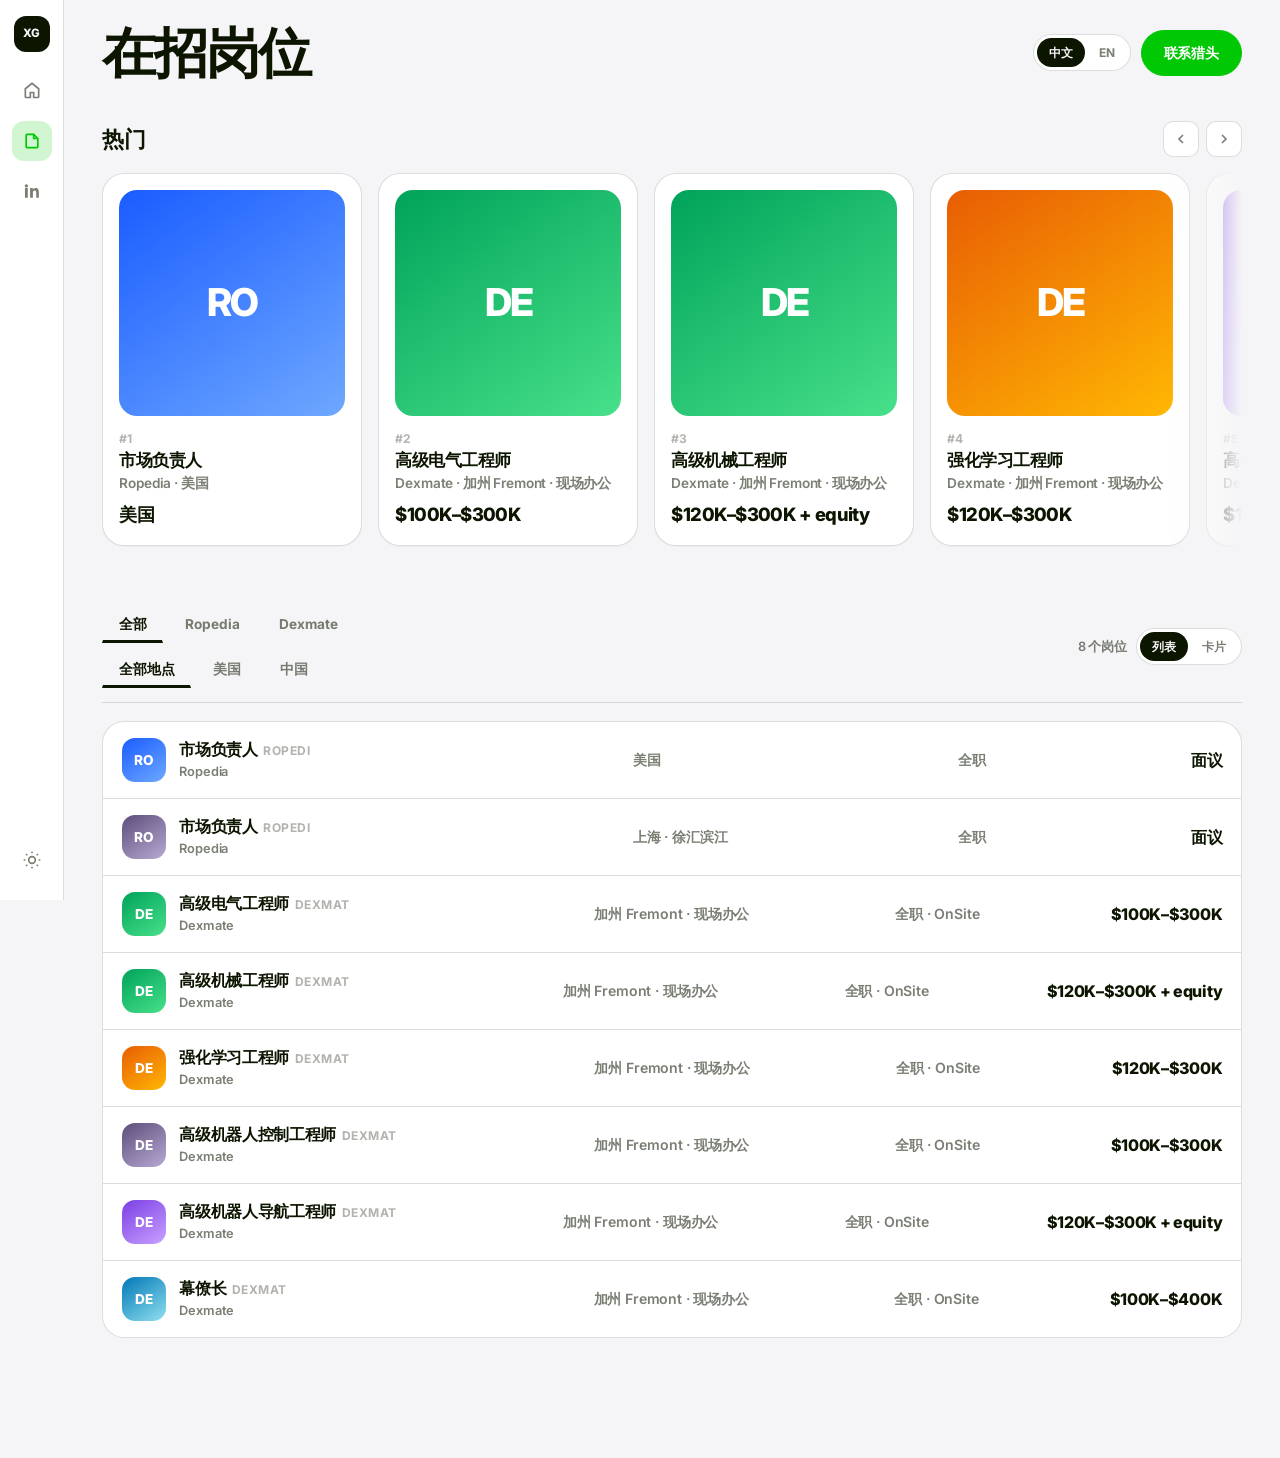
==== roles/index.html @ 90f56157 "Add Pons-style roles launchpad with carousel and own detail pages. Separate /roles board (trending c" ====
<!DOCTYPE html>
<html lang="zh-CN" data-theme="light">
<head>
  <meta charset="UTF-8" />
  <meta name="viewport" content="width=device-width, initial-scale=1" />
  <title>Open Roles · Xuezheng Guan</title>
  <meta name="description" content="Open Robotics & AI roles curated by Xuezheng Guan (Jeffrey)." />
  <link rel="preconnect" href="https://fonts.googleapis.com" />
  <link rel="preconnect" href="https://fonts.gstatic.com" crossorigin />
  <link href="https://fonts.googleapis.com/css2?family=Inter:wght@500;600;700;800&family=Nunito:wght@700;800&display=swap" rel="stylesheet" />
  <link rel="stylesheet" href="css/launchpad.css" />
</head>
<body data-page="board">
  <div class="app-shell">
    <nav class="rail" aria-label="Primary">
      <a class="rail-logo" href="../" title="Home">XG</a>
      <a class="rail-btn" href="../" title="Home" aria-label="Home">
        <svg viewBox="0 0 24 24" fill="none" stroke="currentColor" stroke-width="2"><path d="M4 10.5 12 4l8 6.5V20a1 1 0 0 1-1 1h-5v-6H10v6H5a1 1 0 0 1-1-1v-9.5z"/></svg>
      </a>
      <a class="rail-btn active" href="./" title="Roles" aria-label="Roles">
        <svg viewBox="0 0 24 24" fill="none" stroke="currentColor" stroke-width="2"><path d="M5 19V5a1 1 0 0 1 1-1h8l5 5v10a1 1 0 0 1-1 1H6a1 1 0 0 1-1-1z"/><path d="M14 4v5h5"/></svg>
      </a>
      <a class="rail-btn" href="https://www.linkedin.com/in/xuezheng-guan-97a167426/" target="_blank" rel="noopener" title="LinkedIn" aria-label="LinkedIn">
        <svg viewBox="0 0 24 24" fill="currentColor"><path d="M6.94 8.5H3.56V20h3.38V8.5zM5.25 4a1.96 1.96 0 1 0 0 3.92A1.96 1.96 0 0 0 5.25 4zM20.44 20h-3.37v-5.6c0-1.34-.02-3.05-1.86-3.05-1.86 0-2.15 1.45-2.15 2.95V20h-3.37V8.5h3.24v1.57h.05c.45-.85 1.55-1.75 3.19-1.75 3.41 0 4.04 2.24 4.04 5.16V20z"/></svg>
      </a>
      <div class="rail-spacer"></div>
      <button type="button" class="rail-btn" id="rail-theme" title="Toggle theme" aria-label="Toggle theme">
        <svg viewBox="0 0 24 24" fill="none" stroke="currentColor" stroke-width="2"><circle cx="12" cy="12" r="4"/><path d="M12 2v2M12 20v2M4.9 4.9l1.4 1.4M17.7 17.7l1.4 1.4M2 12h2M20 12h2M4.9 19.1l1.4-1.4M17.7 6.3l1.4-1.4"/></svg>
      </button>
    </nav>

    <main class="main">
      <header class="page-header">
        <h1 id="page-title">Open Roles</h1>
        <div class="header-actions">
          <div class="lang-toggle" role="group" aria-label="Language">
            <button type="button" data-lang-btn="zh">中文</button>
            <button type="button" data-lang-btn="en">EN</button>
          </div>
          <a class="btn btn-green" id="contact-cta" href="https://www.linkedin.com/in/xuezheng-guan-97a167426/" target="_blank" rel="noopener">Contact recruiter</a>
        </div>
      </header>

      <section class="section" aria-labelledby="trending-label">
        <div class="section-head">
          <h2 id="trending-label">Trending</h2>
          <div class="carousel-nav">
            <button type="button" class="icon-btn" id="carousel-prev" aria-label="Previous">
              <svg viewBox="0 0 24 24" fill="none" stroke="currentColor" stroke-width="2.5"><path d="M15 6 9 12l6 6"/></svg>
            </button>
            <button type="button" class="icon-btn" id="carousel-next" aria-label="Next">
              <svg viewBox="0 0 24 24" fill="none" stroke="currentColor" stroke-width="2.5"><path d="m9 6 6 6-6 6"/></svg>
            </button>
          </div>
        </div>
        <div class="carousel-wrap">
          <div class="carousel" id="trending-track"></div>
        </div>
      </section>

      <section class="section">
        <div class="toolbar">
          <div>
            <div class="chips" id="company-chips"></div>
            <div class="chips" id="loc-chips" style="margin-top:0.5rem"></div>
          </div>
          <div class="toolbar-right">
            <span class="count-label" id="roles-count"></span>
            <div class="view-toggle" role="group" aria-label="View">
              <button type="button" data-view="list">List</button>
              <button type="button" data-view="grid">Grid</button>
            </div>
          </div>
        </div>
        <div id="jobs-container"></div>
      </section>
    </main>
  </div>
  <script src="js/app.js"></script>
</body>
</html>
---- roles/css/launchpad.css ----
/* Pons-inspired Roles Launchpad — recruiting adaptation */
:root {
  --bg: #f5f5f7;
  --surface: #ffffff;
  --surface-2: #f0f0f2;
  --ink: #0c1500;
  --ink-muted: rgba(12, 21, 0, 0.55);
  --ink-faint: rgba(12, 21, 0, 0.32);
  --line: #0c150024;
  --line-strong: #0c15003d;
  --accent: #00c805;
  --accent-ink: #ffffff;
  --rail: #ffffff;
  --mask: linear-gradient(90deg, transparent, var(--bg) 85%);
  --radius-card: 22px;
  --radius-row: 13px;
  --radius-tile: 16px;
  --pill: 999px;
  --font: "Inter", "Nunito", system-ui, -apple-system, BlinkMacSystemFont, sans-serif;
  --shadow-soft: 0 1px 0 rgba(12, 21, 0, 0.04);
  --rail-w: 64px;
  --pad: clamp(1.25rem, 3vw, 2.5rem);
}

[data-theme="dark"] {
  --bg: #0b0b0b;
  --surface: #151515;
  --surface-2: #1c1c1c;
  --ink: #fdfef9;
  --ink-muted: rgba(253, 254, 249, 0.58);
  --ink-faint: rgba(253, 254, 249, 0.32);
  --line: rgba(253, 254, 249, 0.12);
  --line-strong: rgba(253, 254, 249, 0.22);
  --accent: #00c805;
  --accent-ink: #0b0b0b;
  --rail: #101010;
  --shadow-soft: 0 1px 0 rgba(0, 0, 0, 0.35);
}

*,
*::before,
*::after { box-sizing: border-box; }

html { scroll-behavior: smooth; }

body {
  margin: 0;
  min-height: 100vh;
  font-family: var(--font);
  font-weight: 600;
  background: var(--bg);
  color: var(--ink);
  line-height: 1.5;
  -webkit-font-smoothing: antialiased;
  letter-spacing: -0.01em;
}

a { color: inherit; text-decoration: none; }
button { font: inherit; color: inherit; cursor: pointer; border: 0; background: none; }
img { max-width: 100%; display: block; }

/* —— Left icon rail —— */
.app-shell {
  display: grid;
  grid-template-columns: var(--rail-w) 1fr;
  min-height: 100vh;
}

.rail {
  position: sticky;
  top: 0;
  height: 100vh;
  display: flex;
  flex-direction: column;
  align-items: center;
  gap: 0.65rem;
  padding: 1rem 0 1.25rem;
  background: var(--rail);
  border-right: 1px solid var(--line);
  z-index: 40;
}

.rail-logo {
  width: 36px;
  height: 36px;
  border-radius: 12px;
  background: var(--ink);
  color: var(--bg);
  display: grid;
  place-items: center;
  font-weight: 800;
  font-size: 0.72rem;
  letter-spacing: -0.04em;
  margin-bottom: 0.5rem;
}

.rail-btn {
  width: 40px;
  height: 40px;
  border-radius: 12px;
  display: grid;
  place-items: center;
  color: var(--ink-muted);
  transition: background 0.15s, color 0.15s;
}

.rail-btn:hover { background: var(--surface-2); color: var(--ink); }
.rail-btn.active {
  background: color-mix(in srgb, var(--accent) 18%, transparent);
  color: var(--accent);
}
.rail-btn svg { width: 20px; height: 20px; }
.rail-spacer { flex: 1; }

.main {
  min-width: 0;
  padding: 1.5rem var(--pad) 4rem;
  max-width: 1280px;
}

/* —— Page header —— */
.page-header {
  display: flex;
  flex-wrap: wrap;
  align-items: center;
  justify-content: space-between;
  gap: 1rem;
  margin-bottom: 2.5rem;
}

.page-header h1 {
  margin: 0;
  font-size: clamp(2.2rem, 5vw, 3.4rem);
  font-weight: 800;
  letter-spacing: -0.04em;
  line-height: 1.05;
}

.btn {
  display: inline-flex;
  align-items: center;
  justify-content: center;
  gap: 0.4rem;
  padding: 0.7rem 1.35rem;
  border-radius: var(--pill);
  font-size: 0.9rem;
  font-weight: 700;
  border: 1px solid var(--line-strong);
  background: var(--surface);
  transition: transform 0.12s, background 0.15s, border-color 0.15s;
}
.btn:hover { border-color: var(--ink-faint); }
.btn:active { transform: scale(0.98); }
.btn-green {
  background: var(--accent);
  color: var(--accent-ink);
  border-color: var(--accent);
}
.btn-green:hover { filter: brightness(0.96); }
.btn-ghost {
  background: transparent;
  border-color: var(--line);
  color: var(--ink-muted);
}
.btn-sm { padding: 0.45rem 0.9rem; font-size: 0.8rem; }
.btn-block { width: 100%; }

.lang-toggle,
.theme-toggle,
.view-toggle {
  display: inline-flex;
  gap: 2px;
  padding: 3px;
  border: 1px solid var(--line);
  border-radius: var(--pill);
  background: var(--surface);
}
.lang-toggle button,
.theme-toggle button,
.view-toggle button {
  padding: 0.35rem 0.75rem;
  border-radius: var(--pill);
  font-size: 0.75rem;
  font-weight: 700;
  color: var(--ink-muted);
}
.lang-toggle button.active,
.theme-toggle button.active,
.view-toggle button.active {
  background: var(--ink);
  color: var(--bg);
}

.header-actions {
  display: flex;
  flex-wrap: wrap;
  align-items: center;
  gap: 0.65rem;
}

/* —— Section —— */
.section {
  margin-bottom: 3.5rem;
}
.section-head {
  display: flex;
  align-items: center;
  justify-content: space-between;
  gap: 1rem;
  margin-bottom: 1rem;
}
.section-head h2 {
  margin: 0;
  font-size: 1.35rem;
  font-weight: 800;
  letter-spacing: -0.03em;
}
.carousel-nav {
  display: flex;
  gap: 0.4rem;
}
.icon-btn {
  width: 36px;
  height: 36px;
  border-radius: 10px;
  border: 1px solid var(--line);
  background: var(--surface);
  display: grid;
  place-items: center;
  color: var(--ink-muted);
}
.icon-btn:hover { color: var(--ink); border-color: var(--line-strong); }
.icon-btn:disabled { opacity: 0.35; cursor: default; }
.icon-btn svg { width: 16px; height: 16px; }

/* —— Trending carousel —— */
.carousel-wrap {
  position: relative;
}
.carousel-wrap::after {
  content: "";
  pointer-events: none;
  position: absolute;
  top: 0; right: 0; bottom: 0;
  width: 72px;
  background: linear-gradient(90deg, transparent, var(--bg));
  z-index: 2;
}
.carousel {
  display: flex;
  gap: 1rem;
  overflow-x: auto;
  scroll-snap-type: x mandatory;
  scrollbar-width: none;
  padding-bottom: 0.25rem;
  -webkit-overflow-scrolling: touch;
}
.carousel::-webkit-scrollbar { display: none; }

.trend-card {
  flex: 0 0 min(260px, 78vw);
  scroll-snap-align: start;
  background: var(--surface);
  border: 1px solid var(--line);
  border-radius: var(--radius-card);
  padding: 1rem;
  display: flex;
  flex-direction: column;
  gap: 0.85rem;
  transition: border-color 0.15s, transform 0.15s;
  box-shadow: var(--shadow-soft);
}
.trend-card:hover {
  border-color: var(--line-strong);
  transform: translateY(-2px);
}
.trend-art {
  aspect-ratio: 1;
  border-radius: 18px;
  display: grid;
  place-items: center;
  font-size: 2.4rem;
  font-weight: 800;
  letter-spacing: -0.05em;
  color: #fff;
  overflow: hidden;
}
.trend-meta {
  display: flex;
  flex-direction: column;
  gap: 0.15rem;
}
.trend-rank {
  font-size: 0.75rem;
  color: var(--ink-faint);
  font-weight: 700;
}
.trend-title {
  font-size: 1.05rem;
  font-weight: 800;
  letter-spacing: -0.03em;
  line-height: 1.2;
}
.trend-sub {
  font-size: 0.85rem;
  color: var(--ink-muted);
  font-weight: 600;
}
.trend-figure {
  margin-top: 0.35rem;
  font-size: 1.15rem;
  font-weight: 800;
  letter-spacing: -0.03em;
}

/* Company color tiles */
.tone-0 { background: linear-gradient(145deg, #1a5cff, #6ea8ff); }
.tone-1 { background: linear-gradient(145deg, #00a35a, #48e08a); }
.tone-2 { background: linear-gradient(145deg, #7b3fe4, #c9a0ff); }
.tone-3 { background: linear-gradient(145deg, #e85d04, #ffb703); }
.tone-4 { background: linear-gradient(145deg, #0c1500, #3d4a33); }
.tone-5 { background: linear-gradient(145deg, #d64045, #ff8a8a); }
.tone-6 { background: linear-gradient(145deg, #0077b6, #90e0ef); }
.tone-7 { background: linear-gradient(145deg, #5c4d7a, #b8a9d4); }

/* —— Toolbar —— */
.toolbar {
  display: flex;
  flex-wrap: wrap;
  align-items: center;
  justify-content: space-between;
  gap: 0.85rem;
  margin-bottom: 1.15rem;
  padding-bottom: 0.85rem;
  border-bottom: 1px solid var(--line);
}
.chips {
  display: flex;
  flex-wrap: wrap;
  gap: 0.4rem;
}
.chip {
  padding: 0.45rem 0.95rem;
  border-radius: var(--pill);
  border: 1px solid transparent;
  font-size: 0.85rem;
  font-weight: 700;
  color: var(--ink-muted);
  background: transparent;
}
.chip:hover { color: var(--ink); background: var(--surface); }
.chip.active {
  color: var(--ink);
  border-bottom: 3px solid var(--ink);
  border-radius: 0;
  padding-bottom: 0.35rem;
  background: transparent;
}
.toolbar-right {
  display: flex;
  align-items: center;
  gap: 0.55rem;
}
.count-label {
  font-size: 0.8rem;
  color: var(--ink-muted);
  font-weight: 600;
}

/* —— List view —— */
.jobs-list {
  background: var(--surface);
  border: 1px solid var(--line);
  border-radius: var(--radius-card);
  overflow: hidden;
}
.job-row {
  display: grid;
  grid-template-columns: minmax(0, 1.6fr) minmax(0, 1fr) minmax(0, 0.7fr) auto;
  gap: 1rem;
  align-items: center;
  padding: 1rem 1.15rem;
  border-bottom: 1px solid var(--line);
  transition: background 0.12s;
}
.job-row:last-child { border-bottom: 0; }
.job-row:hover { background: var(--surface-2); }
.job-row-main {
  display: flex;
  align-items: center;
  gap: 0.85rem;
  min-width: 0;
}
.avatar {
  width: 44px;
  height: 44px;
  border-radius: var(--radius-row);
  flex-shrink: 0;
  display: grid;
  place-items: center;
  font-weight: 800;
  font-size: 0.85rem;
  color: #fff;
  letter-spacing: -0.03em;
}
.job-name {
  font-weight: 800;
  letter-spacing: -0.02em;
  line-height: 1.25;
}
.job-ticker {
  font-size: 0.75rem;
  font-weight: 700;
  color: var(--ink-faint);
  text-transform: uppercase;
  letter-spacing: 0.04em;
  margin-left: 0.35rem;
}
.job-company-line {
  font-size: 0.8rem;
  color: var(--ink-muted);
  font-weight: 600;
  margin-top: 0.15rem;
}
.job-cell {
  font-size: 0.88rem;
  color: var(--ink-muted);
  font-weight: 600;
  min-width: 0;
}
.job-cell strong {
  display: block;
  color: var(--ink);
  font-weight: 800;
  letter-spacing: -0.02em;
  font-size: 0.95rem;
}
.job-salary {
  text-align: right;
  font-weight: 800;
  letter-spacing: -0.02em;
  white-space: nowrap;
}

/* —— Grid view —— */
.jobs-grid {
  display: grid;
  grid-template-columns: repeat(auto-fill, minmax(260px, 1fr));
  gap: 1rem;
}
.job-card {
  background: var(--surface);
  border: 1px solid var(--line);
  border-radius: var(--radius-card);
  padding: 1.15rem;
  display: flex;
  flex-direction: column;
  gap: 0.75rem;
  transition: border-color 0.15s, transform 0.15s;
  box-shadow: var(--shadow-soft);
  min-height: 180px;
}
.job-card:hover {
  border-color: var(--line-strong);
  transform: translateY(-2px);
}
.job-card .avatar { width: 48px; height: 48px; border-radius: var(--radius-tile); }
.job-card-title {
  font-size: 1.05rem;
  font-weight: 800;
  letter-spacing: -0.03em;
  line-height: 1.25;
}
.job-card-meta {
  font-size: 0.85rem;
  color: var(--ink-muted);
  font-weight: 600;
}
.job-card-figure {
  margin-top: auto;
  font-size: 1.1rem;
  font-weight: 800;
  letter-spacing: -0.03em;
}
.tags {
  display: flex;
  flex-wrap: wrap;
  gap: 0.35rem;
}
.tag {
  font-size: 0.7rem;
  font-weight: 700;
  padding: 0.2rem 0.55rem;
  border-radius: var(--pill);
  border: 1px solid var(--line);
  color: var(--ink-muted);
}

.empty {
  padding: 2.5rem 1.5rem;
  text-align: center;
  color: var(--ink-muted);
  font-weight: 600;
}

/* —— Detail page —— */
.back-link {
  display: inline-flex;
  align-items: center;
  gap: 0.35rem;
  font-size: 0.9rem;
  font-weight: 700;
  color: var(--ink-muted);
  margin-bottom: 1.5rem;
}
.back-link:hover { color: var(--ink); }

.detail-header {
  display: grid;
  grid-template-columns: minmax(0, 1fr) auto;
  gap: 1.5rem;
  align-items: start;
  margin-bottom: 2rem;
}
.detail-identity {
  display: flex;
  gap: 1rem;
  align-items: flex-start;
  min-width: 0;
}
.detail-identity .avatar {
  width: 64px;
  height: 64px;
  border-radius: 18px;
  font-size: 1.15rem;
}
.detail-title {
  margin: 0;
  font-size: clamp(1.6rem, 3.5vw, 2.35rem);
  font-weight: 800;
  letter-spacing: -0.04em;
  line-height: 1.1;
}
.detail-company {
  margin-top: 0.35rem;
  color: var(--ink-muted);
  font-weight: 700;
  font-size: 0.95rem;
}
.detail-meta-line {
  margin-top: 0.65rem;
  display: flex;
  flex-wrap: wrap;
  gap: 0.45rem 0.85rem;
  font-size: 0.85rem;
  color: var(--ink-muted);
  font-weight: 600;
}
.detail-figure {
  text-align: right;
}
.detail-figure-main {
  font-size: clamp(1.5rem, 3vw, 2.1rem);
  font-weight: 800;
  letter-spacing: -0.04em;
  line-height: 1.1;
}
.detail-figure-sub {
  margin-top: 0.25rem;
  font-size: 0.9rem;
  color: var(--ink-muted);
  font-weight: 600;
}

.detail-layout {
  display: grid;
  grid-template-columns: minmax(0, 1fr) 320px;
  gap: 1.5rem;
  align-items: start;
}
.detail-col {
  display: flex;
  flex-direction: column;
  gap: 1.25rem;
}
.panel {
  background: var(--surface);
  border: 1px solid var(--line);
  border-radius: var(--radius-card);
  padding: 1.35rem 1.4rem;
  box-shadow: var(--shadow-soft);
}
.panel h3 {
  margin: 0 0 0.75rem;
  font-size: 1.05rem;
  font-weight: 800;
  letter-spacing: -0.03em;
}
.panel p {
  margin: 0;
  color: var(--ink-muted);
  font-weight: 600;
  font-size: 0.95rem;
  line-height: 1.55;
}
.panel ul {
  margin: 0;
  padding-left: 1.15rem;
  color: var(--ink-muted);
  font-weight: 600;
  font-size: 0.95rem;
}
.panel li { margin-bottom: 0.45rem; }
.panel li::marker { color: var(--accent); }

.apply-panel {
  position: sticky;
  top: 1.25rem;
}
.apply-panel .hint {
  margin: 0.75rem 0 1rem;
  font-size: 0.85rem;
  color: var(--ink-muted);
  font-weight: 600;
  line-height: 1.45;
}
.field {
  display: flex;
  flex-direction: column;
  gap: 0.35rem;
  margin-bottom: 0.75rem;
}
.field label {
  font-size: 0.75rem;
  font-weight: 700;
  color: var(--ink-muted);
  text-transform: uppercase;
  letter-spacing: 0.04em;
}
.field input,
.field textarea {
  width: 100%;
  border: 1px solid var(--line);
  border-radius: 12px;
  background: var(--surface-2);
  color: var(--ink);
  padding: 0.7rem 0.85rem;
  font: inherit;
  font-weight: 600;
  resize: vertical;
}
.field input:focus,
.field textarea:focus {
  outline: 2px solid color-mix(in srgb, var(--accent) 45%, transparent);
  border-color: var(--accent);
}
.apply-actions {
  display: flex;
  flex-direction: column;
  gap: 0.55rem;
  margin-top: 0.5rem;
}
.secondary-link {
  display: inline-block;
  margin-top: 0.85rem;
  font-size: 0.8rem;
  font-weight: 700;
  color: var(--ink-muted);
  text-decoration: underline;
  text-underline-offset: 3px;
}
.secondary-link:hover { color: var(--ink); }
.toast {
  position: fixed;
  bottom: 1.5rem;
  left: 50%;
  transform: translateX(-50%) translateY(120%);
  background: var(--ink);
  color: var(--bg);
  padding: 0.7rem 1.2rem;
  border-radius: var(--pill);
  font-size: 0.85rem;
  font-weight: 700;
  z-index: 100;
  transition: transform 0.25s ease;
  pointer-events: none;
}
.toast.show { transform: translateX(-50%) translateY(0); }

@media (max-width: 900px) {
  .detail-layout { grid-template-columns: 1fr; }
  .apply-panel { position: static; }
  .job-row {
    grid-template-columns: 1fr;
    gap: 0.45rem;
  }
  .job-salary { text-align: left; }
  .detail-header { grid-template-columns: 1fr; }
  .detail-figure { text-align: left; }
}

@media (max-width: 640px) {
  .app-shell { grid-template-columns: 1fr; }
  .rail {
    position: fixed;
    bottom: 0; left: 0; right: 0;
    height: auto;
    flex-direction: row;
    justify-content: space-around;
    padding: 0.55rem 0.75rem;
    border-right: 0;
    border-top: 1px solid var(--line);
    z-index: 50;
  }
  .rail-logo,
  .rail-spacer { display: none; }
  .main { padding: 1.15rem 1rem 5.5rem; }
  .carousel-wrap::after { width: 40px; }
}
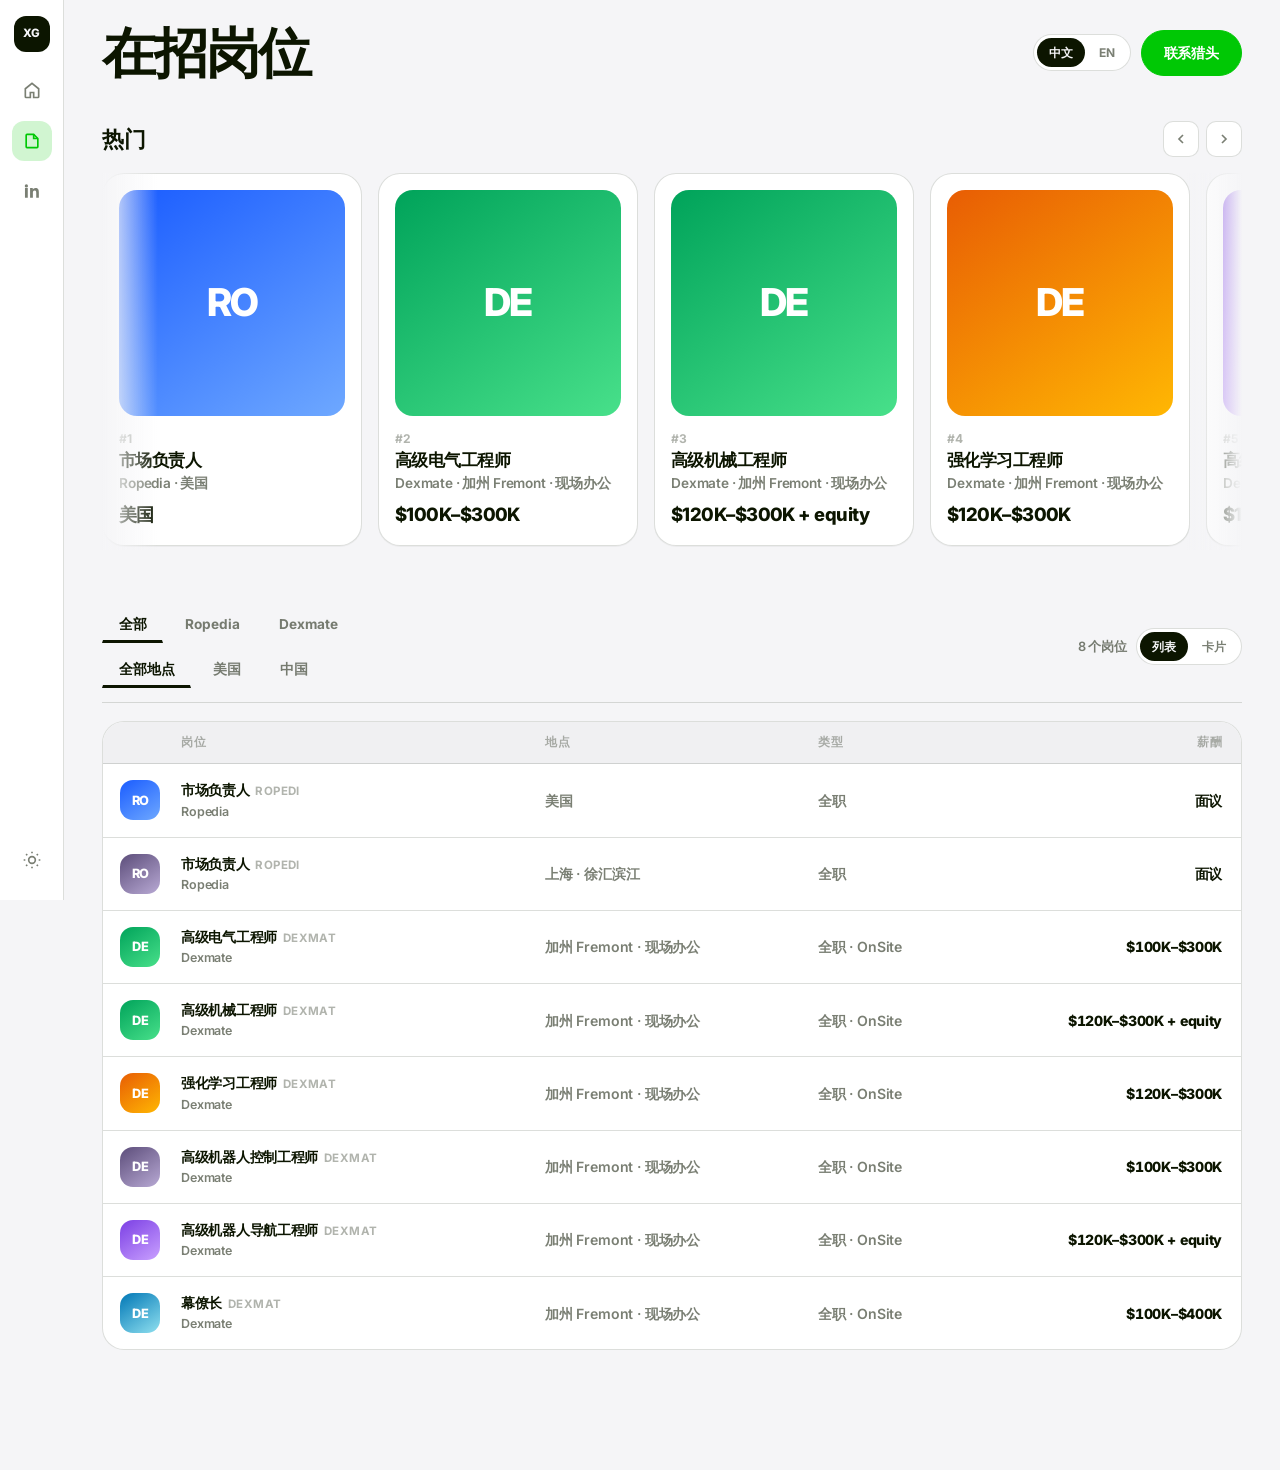
==== commit 50ab7f11: "Use fixed table layout for roles list so every column lines up. Ellipsize long cells; cache-bust rol" ====
--- a/roles/index.html
+++ b/roles/index.html
@@ -8,7 +8,7 @@
   <link rel="preconnect" href="https://fonts.googleapis.com" />
   <link rel="preconnect" href="https://fonts.gstatic.com" crossorigin />
   <link href="https://fonts.googleapis.com/css2?family=Inter:wght@500;600;700;800&family=Nunito:wght@700;800&display=swap" rel="stylesheet" />
-  <link rel="stylesheet" href="css/launchpad.css" />
+  <link rel="stylesheet" href="css/launchpad.css?v=3" />
 </head>
 <body data-page="board">
   <div class="app-shell">
@@ -76,6 +76,6 @@
       </section>
     </main>
   </div>
-  <script src="js/app.js"></script>
+  <script src="js/app.js?v=3"></script>
 </body>
 </html>
--- a/roles/css/launchpad.css
+++ b/roles/css/launchpad.css
@@ -236,26 +236,52 @@
 /* —— Trending carousel —— */
 .carousel-wrap {
   position: relative;
-}
+  overflow: hidden;
+}
+.carousel-wrap::before,
 .carousel-wrap::after {
   content: "";
   pointer-events: none;
   position: absolute;
-  top: 0; right: 0; bottom: 0;
-  width: 72px;
+  top: 0; bottom: 0;
+  width: 56px;
+  z-index: 2;
+}
+.carousel-wrap::before {
+  left: 0;
+  background: linear-gradient(90deg, var(--bg), transparent);
+}
+.carousel-wrap::after {
+  right: 0;
   background: linear-gradient(90deg, transparent, var(--bg));
-  z-index: 2;
 }
 .carousel {
   display: flex;
   gap: 1rem;
-  overflow-x: auto;
-  scroll-snap-type: x mandatory;
-  scrollbar-width: none;
+  width: max-content;
   padding-bottom: 0.25rem;
-  -webkit-overflow-scrolling: touch;
-}
-.carousel::-webkit-scrollbar { display: none; }
+  will-change: transform;
+}
+.carousel.is-marquee {
+  animation: roles-marquee var(--marquee-duration, 28s) linear infinite;
+}
+.carousel-wrap:hover .carousel.is-marquee,
+.carousel-wrap:focus-within .carousel.is-marquee,
+.carousel.is-paused {
+  animation-play-state: paused;
+}
+@keyframes roles-marquee {
+  from { transform: translateX(0); }
+  to { transform: translateX(-50%); }
+}
+@media (prefers-reduced-motion: reduce) {
+  .carousel.is-marquee { animation: none; }
+  .carousel {
+    overflow-x: auto;
+    max-width: 100%;
+    scroll-snap-type: x mandatory;
+  }
+}
 
 .trend-card {
   flex: 0 0 min(260px, 78vw);
@@ -374,23 +400,109 @@
   border-radius: var(--radius-card);
   overflow: hidden;
 }
-.job-row {
-  display: grid;
-  grid-template-columns: minmax(0, 1.6fr) minmax(0, 1fr) minmax(0, 0.7fr) auto;
-  gap: 1rem;
-  align-items: center;
-  padding: 1rem 1.15rem;
+.jobs-table {
+  width: 100%;
+  border-collapse: collapse;
+  table-layout: fixed;
+}
+.jobs-table col.c-avatar { width: 64px; }
+.jobs-table col.c-role { width: 32%; }
+.jobs-table col.c-loc { width: 24%; }
+.jobs-table col.c-type { width: 15%; }
+.jobs-table col.c-comp { width: auto; }
+
+.jobs-table thead th {
+  padding: 0.75rem 0.85rem;
+  font-size: 0.72rem;
+  font-weight: 700;
+  letter-spacing: 0.06em;
+  text-transform: uppercase;
+  color: var(--ink-faint);
+  background: var(--surface-2);
   border-bottom: 1px solid var(--line);
+  text-align: left;
+  white-space: nowrap;
+}
+.jobs-table thead th:first-child { padding-left: 1.05rem; }
+.jobs-table thead th:last-child {
+  text-align: right;
+  padding-right: 1.15rem;
+}
+
+.jobs-table tbody td {
+  padding: 0.95rem 0.85rem;
+  border-bottom: 1px solid var(--line);
+  vertical-align: middle;
+  overflow: hidden;
+  text-overflow: ellipsis;
+  white-space: nowrap;
+  font-size: 0.88rem;
+  color: var(--ink-muted);
+  font-weight: 600;
+}
+.jobs-table tbody tr:last-child td { border-bottom: 0; }
+.jobs-table tbody tr {
+  cursor: pointer;
   transition: background 0.12s;
 }
-.job-row:last-child { border-bottom: 0; }
-.job-row:hover { background: var(--surface-2); }
-.job-row-main {
-  display: flex;
-  align-items: center;
-  gap: 0.85rem;
+.jobs-table tbody tr:hover { background: var(--surface-2); }
+.jobs-table tbody td:first-child { padding-left: 1.05rem; width: 64px; }
+.jobs-table tbody td:last-child {
+  text-align: right;
+  padding-right: 1.15rem;
+  color: var(--ink);
+  font-weight: 800;
+  letter-spacing: -0.02em;
+  font-variant-numeric: tabular-nums;
+}
+
+.jobs-table .avatar {
+  width: 40px;
+  height: 40px;
+  border-radius: var(--radius-row);
+  display: grid;
+  place-items: center;
+  font-weight: 800;
+  font-size: 0.8rem;
+  color: #fff;
+  letter-spacing: -0.03em;
+}
+.jobs-table .job-name {
+  font-weight: 800;
+  letter-spacing: -0.02em;
+  color: var(--ink);
+  overflow: hidden;
+  text-overflow: ellipsis;
+}
+.jobs-table .job-ticker {
+  font-size: 0.72rem;
+  font-weight: 700;
+  color: var(--ink-faint);
+  text-transform: uppercase;
+  letter-spacing: 0.04em;
+  margin-left: 0.35rem;
+}
+.jobs-table .job-company-line {
+  font-size: 0.78rem;
+  color: var(--ink-muted);
+  font-weight: 600;
+  margin-top: 0.12rem;
+  overflow: hidden;
+  text-overflow: ellipsis;
+}
+.jobs-table .job-identity {
   min-width: 0;
-}
+  overflow: hidden;
+}
+.jobs-table a.row-link {
+  color: inherit;
+  text-decoration: none;
+  display: block;
+  overflow: hidden;
+  text-overflow: ellipsis;
+}
+
+/* keep legacy avatar utility for cards */
 .avatar {
   width: 44px;
   height: 44px;
@@ -402,44 +514,6 @@
   font-size: 0.85rem;
   color: #fff;
   letter-spacing: -0.03em;
-}
-.job-name {
-  font-weight: 800;
-  letter-spacing: -0.02em;
-  line-height: 1.25;
-}
-.job-ticker {
-  font-size: 0.75rem;
-  font-weight: 700;
-  color: var(--ink-faint);
-  text-transform: uppercase;
-  letter-spacing: 0.04em;
-  margin-left: 0.35rem;
-}
-.job-company-line {
-  font-size: 0.8rem;
-  color: var(--ink-muted);
-  font-weight: 600;
-  margin-top: 0.15rem;
-}
-.job-cell {
-  font-size: 0.88rem;
-  color: var(--ink-muted);
-  font-weight: 600;
-  min-width: 0;
-}
-.job-cell strong {
-  display: block;
-  color: var(--ink);
-  font-weight: 800;
-  letter-spacing: -0.02em;
-  font-size: 0.95rem;
-}
-.job-salary {
-  text-align: right;
-  font-weight: 800;
-  letter-spacing: -0.02em;
-  white-space: nowrap;
 }
 
 /* —— Grid view —— */
@@ -690,11 +764,15 @@
 @media (max-width: 900px) {
   .detail-layout { grid-template-columns: 1fr; }
   .apply-panel { position: static; }
-  .job-row {
-    grid-template-columns: 1fr;
-    gap: 0.45rem;
-  }
-  .job-salary { text-align: left; }
+  .jobs-table col.c-loc,
+  .jobs-table col.c-type,
+  .jobs-table thead th:nth-child(3),
+  .jobs-table thead th:nth-child(4),
+  .jobs-table tbody td:nth-child(3),
+  .jobs-table tbody td:nth-child(4) { display: none; }
+  .jobs-table col.c-role { width: auto; }
+  .jobs-table col.c-comp { width: 36%; }
+  .jobs-table tbody td:last-child { text-align: left; }
   .detail-header { grid-template-columns: 1fr; }
   .detail-figure { text-align: left; }
 }
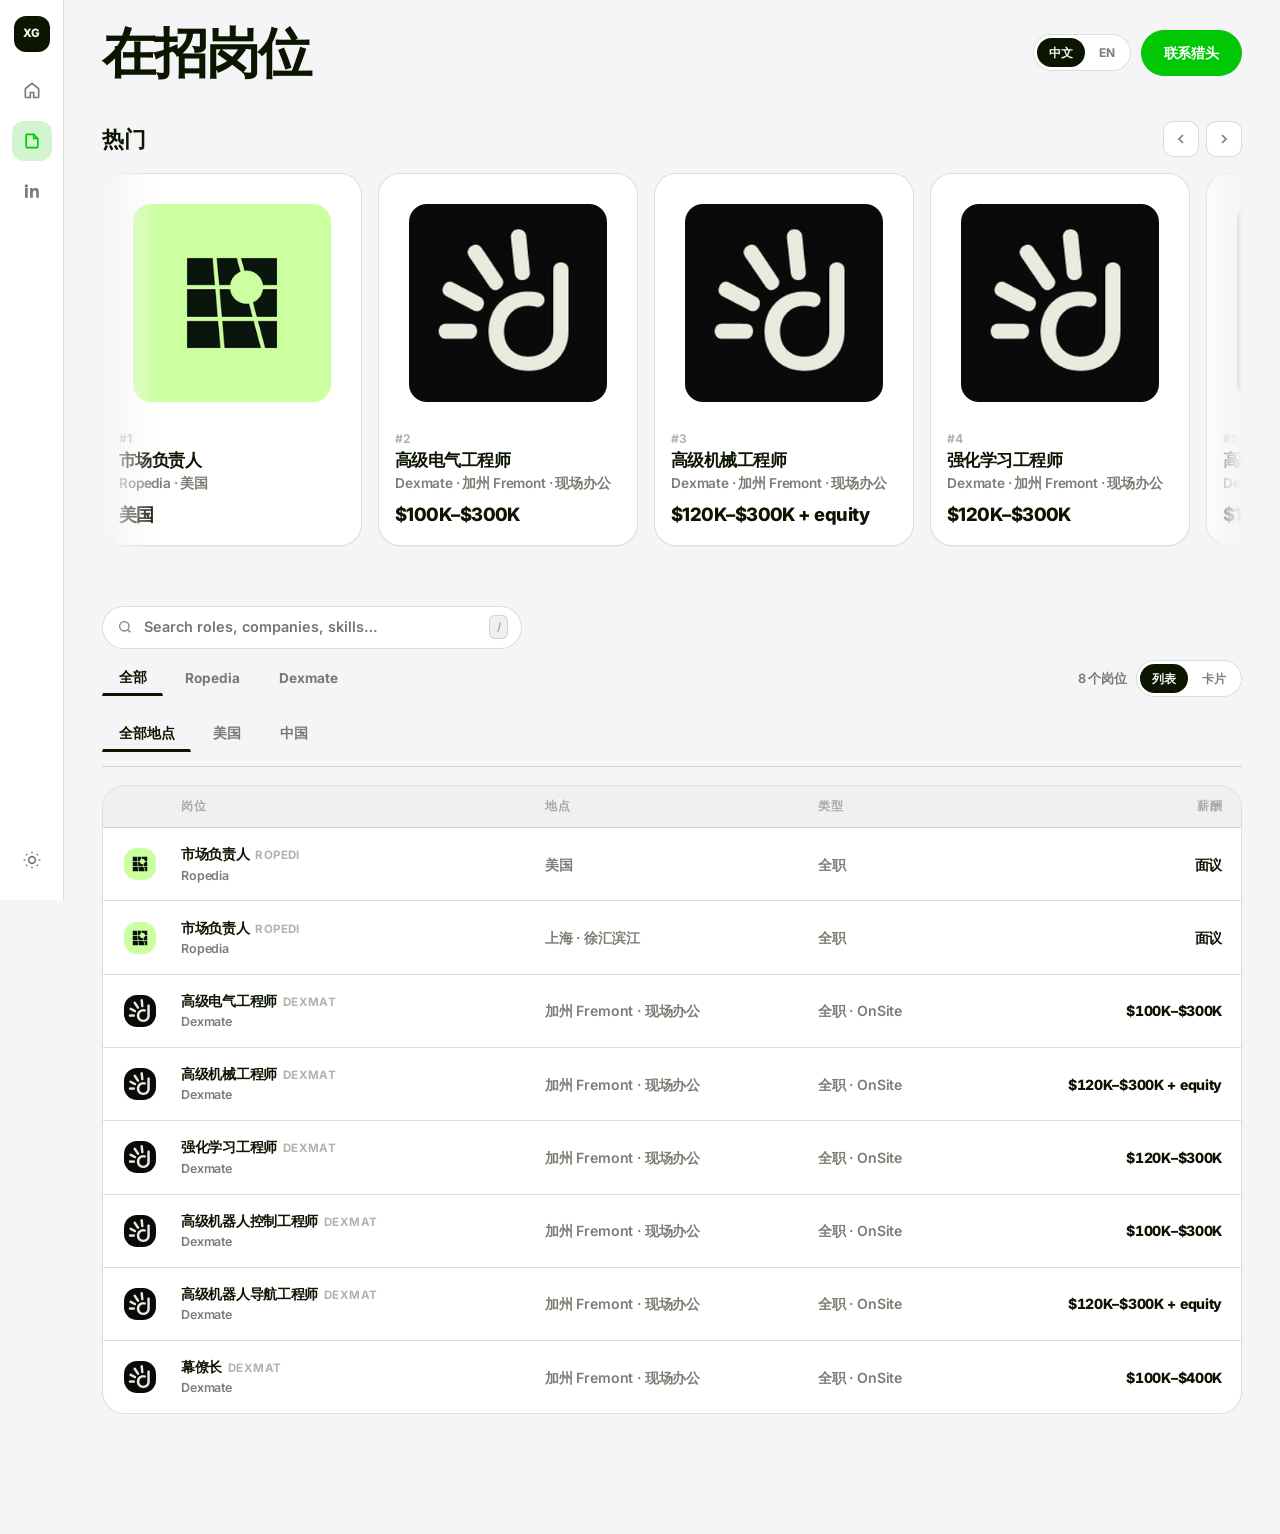
==== commit 35f7791c: "Add roles search and official company logos. Ropedia/Dexmate marks in carousel, list, grid, and deta" ====
--- a/roles/index.html
+++ b/roles/index.html
@@ -8,7 +8,7 @@
   <link rel="preconnect" href="https://fonts.googleapis.com" />
   <link rel="preconnect" href="https://fonts.gstatic.com" crossorigin />
   <link href="https://fonts.googleapis.com/css2?family=Inter:wght@500;600;700;800&family=Nunito:wght@700;800&display=swap" rel="stylesheet" />
-  <link rel="stylesheet" href="css/launchpad.css?v=3" />
+  <link rel="stylesheet" href="css/launchpad.css?v=4" />
 </head>
 <body data-page="board">
   <div class="app-shell">
@@ -60,7 +60,12 @@
 
       <section class="section">
         <div class="toolbar">
-          <div>
+          <div class="toolbar-left">
+            <label class="search-field">
+              <svg viewBox="0 0 24 24" fill="none" stroke="currentColor" stroke-width="2" aria-hidden="true"><circle cx="11" cy="11" r="7"/><path d="m20 20-3.5-3.5"/></svg>
+              <input id="roles-search" type="search" placeholder="Search roles, companies, skills…" autocomplete="off" />
+              <kbd>/</kbd>
+            </label>
             <div class="chips" id="company-chips"></div>
             <div class="chips" id="loc-chips" style="margin-top:0.5rem"></div>
           </div>
@@ -76,6 +81,6 @@
       </section>
     </main>
   </div>
-  <script src="js/app.js?v=3"></script>
+  <script src="js/app.js?v=4"></script>
 </body>
 </html>
--- a/roles/css/launchpad.css
+++ b/roles/css/launchpad.css
@@ -382,6 +382,70 @@
   padding-bottom: 0.35rem;
   background: transparent;
 }
+.toolbar-left {
+  display: flex;
+  flex-direction: column;
+  gap: 0.65rem;
+  min-width: 0;
+  flex: 1;
+}
+.search-field {
+  display: flex;
+  align-items: center;
+  gap: 0.55rem;
+  max-width: 420px;
+  width: 100%;
+  background: var(--surface);
+  border: 1px solid var(--line);
+  border-radius: var(--pill);
+  padding: 0.55rem 0.85rem;
+  color: var(--ink-muted);
+}
+.search-field:focus-within {
+  border-color: var(--line-strong);
+  box-shadow: 0 0 0 3px color-mix(in srgb, var(--accent) 18%, transparent);
+}
+.search-field svg { width: 16px; height: 16px; flex-shrink: 0; }
+.search-field input {
+  flex: 1;
+  border: 0;
+  outline: 0;
+  background: transparent;
+  font: inherit;
+  font-size: 0.9rem;
+  font-weight: 600;
+  color: var(--ink);
+  min-width: 0;
+}
+.search-field kbd {
+  font-family: inherit;
+  font-size: 0.7rem;
+  font-weight: 700;
+  padding: 0.15rem 0.4rem;
+  border-radius: 6px;
+  border: 1px solid var(--line);
+  color: var(--ink-faint);
+  background: var(--surface-2);
+}
+
+.logo-img {
+  width: 100%;
+  height: 100%;
+  object-fit: contain;
+  display: block;
+  border-radius: inherit;
+  background: #fff;
+}
+.trend-art.has-logo,
+.avatar.has-logo,
+.jobs-table .avatar.has-logo,
+.job-card .avatar.has-logo {
+  background: #fff !important;
+  padding: 4px;
+  overflow: hidden;
+}
+.trend-art.has-logo { padding: 14px; }
+
 .toolbar-right {
   display: flex;
   align-items: center;
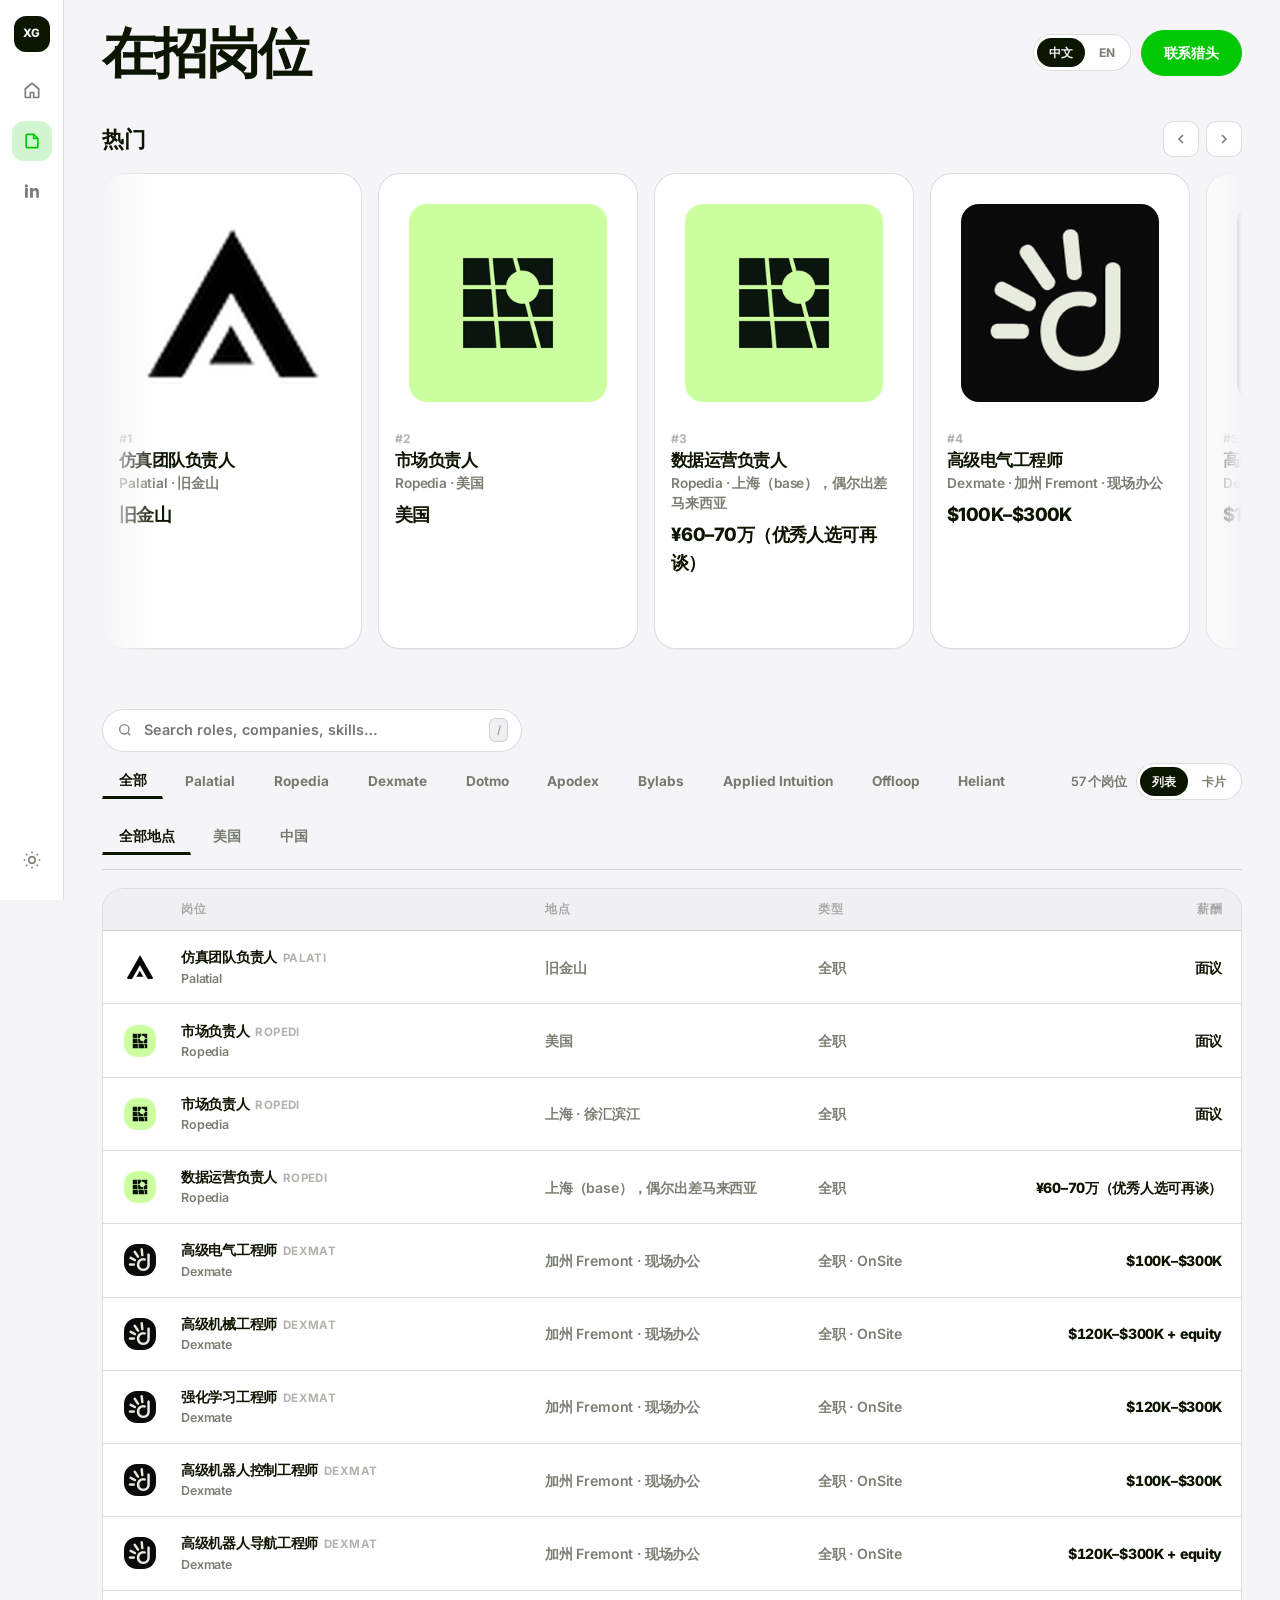
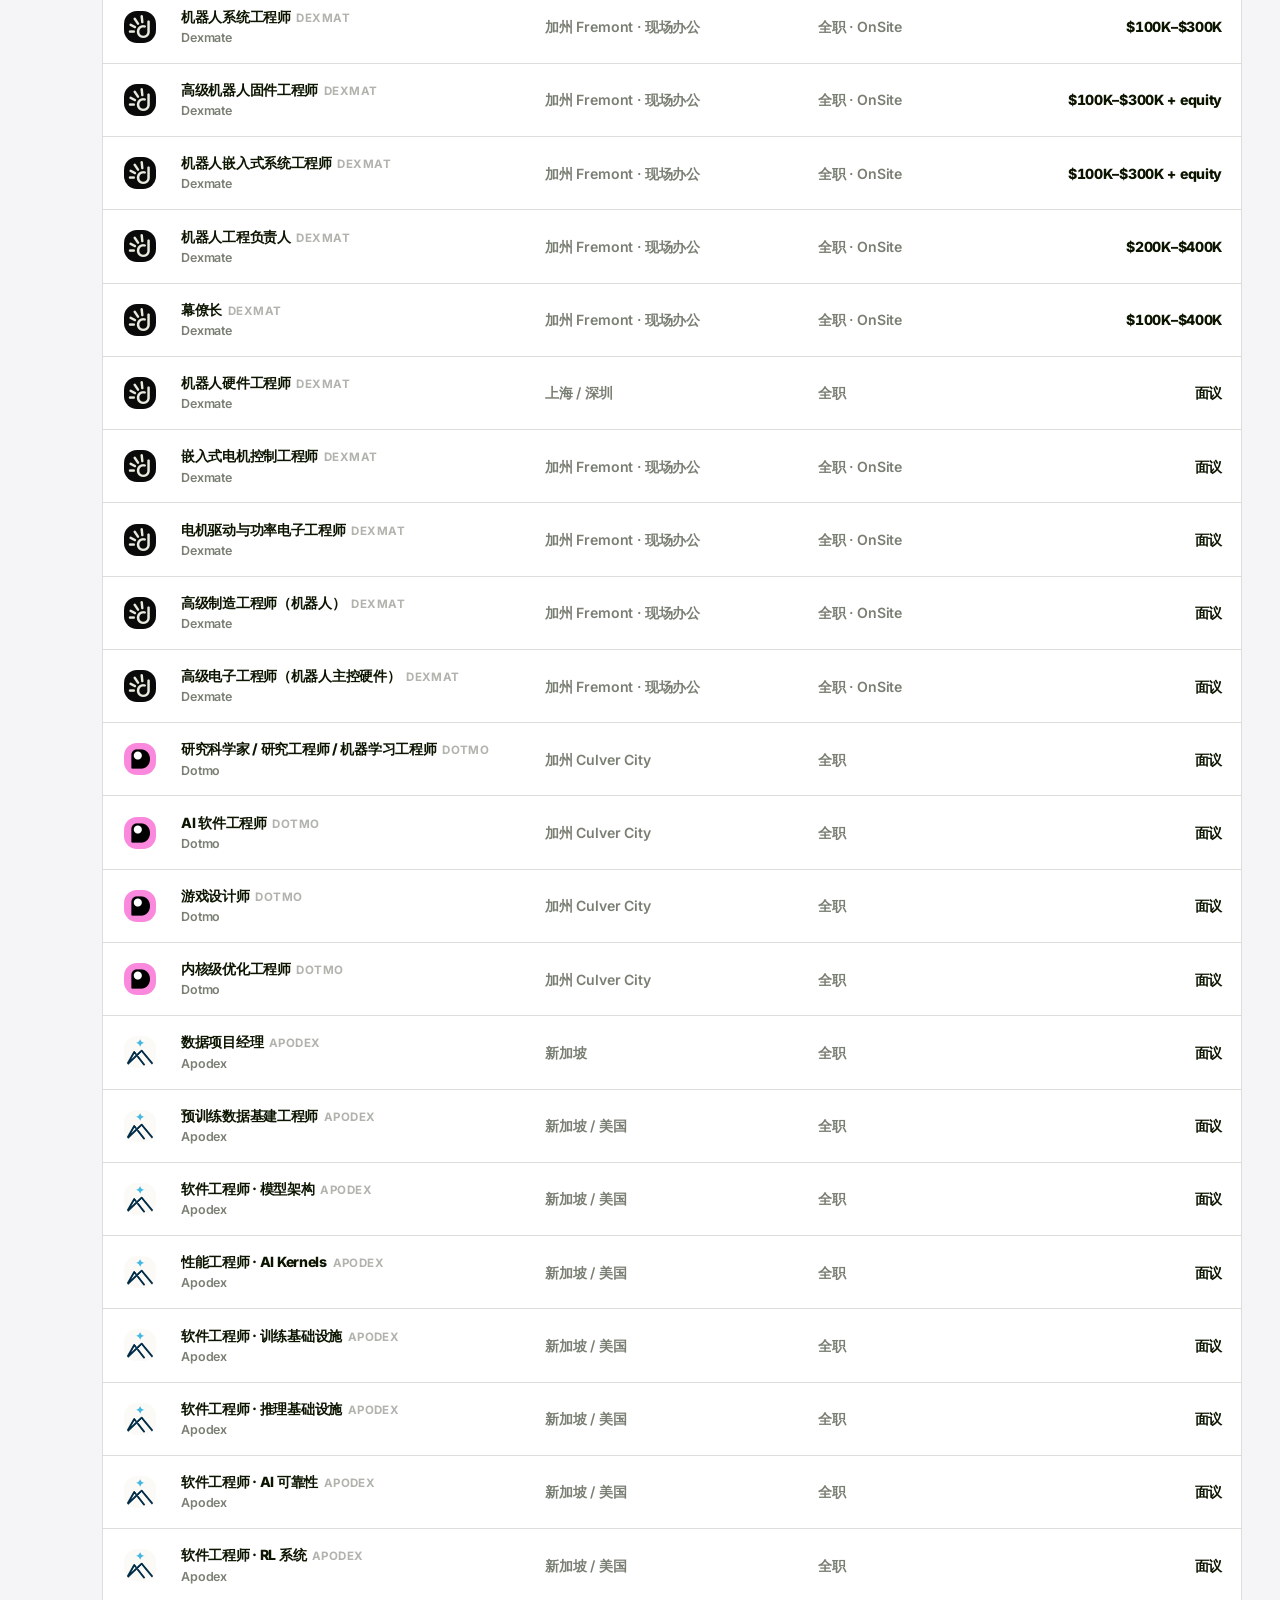
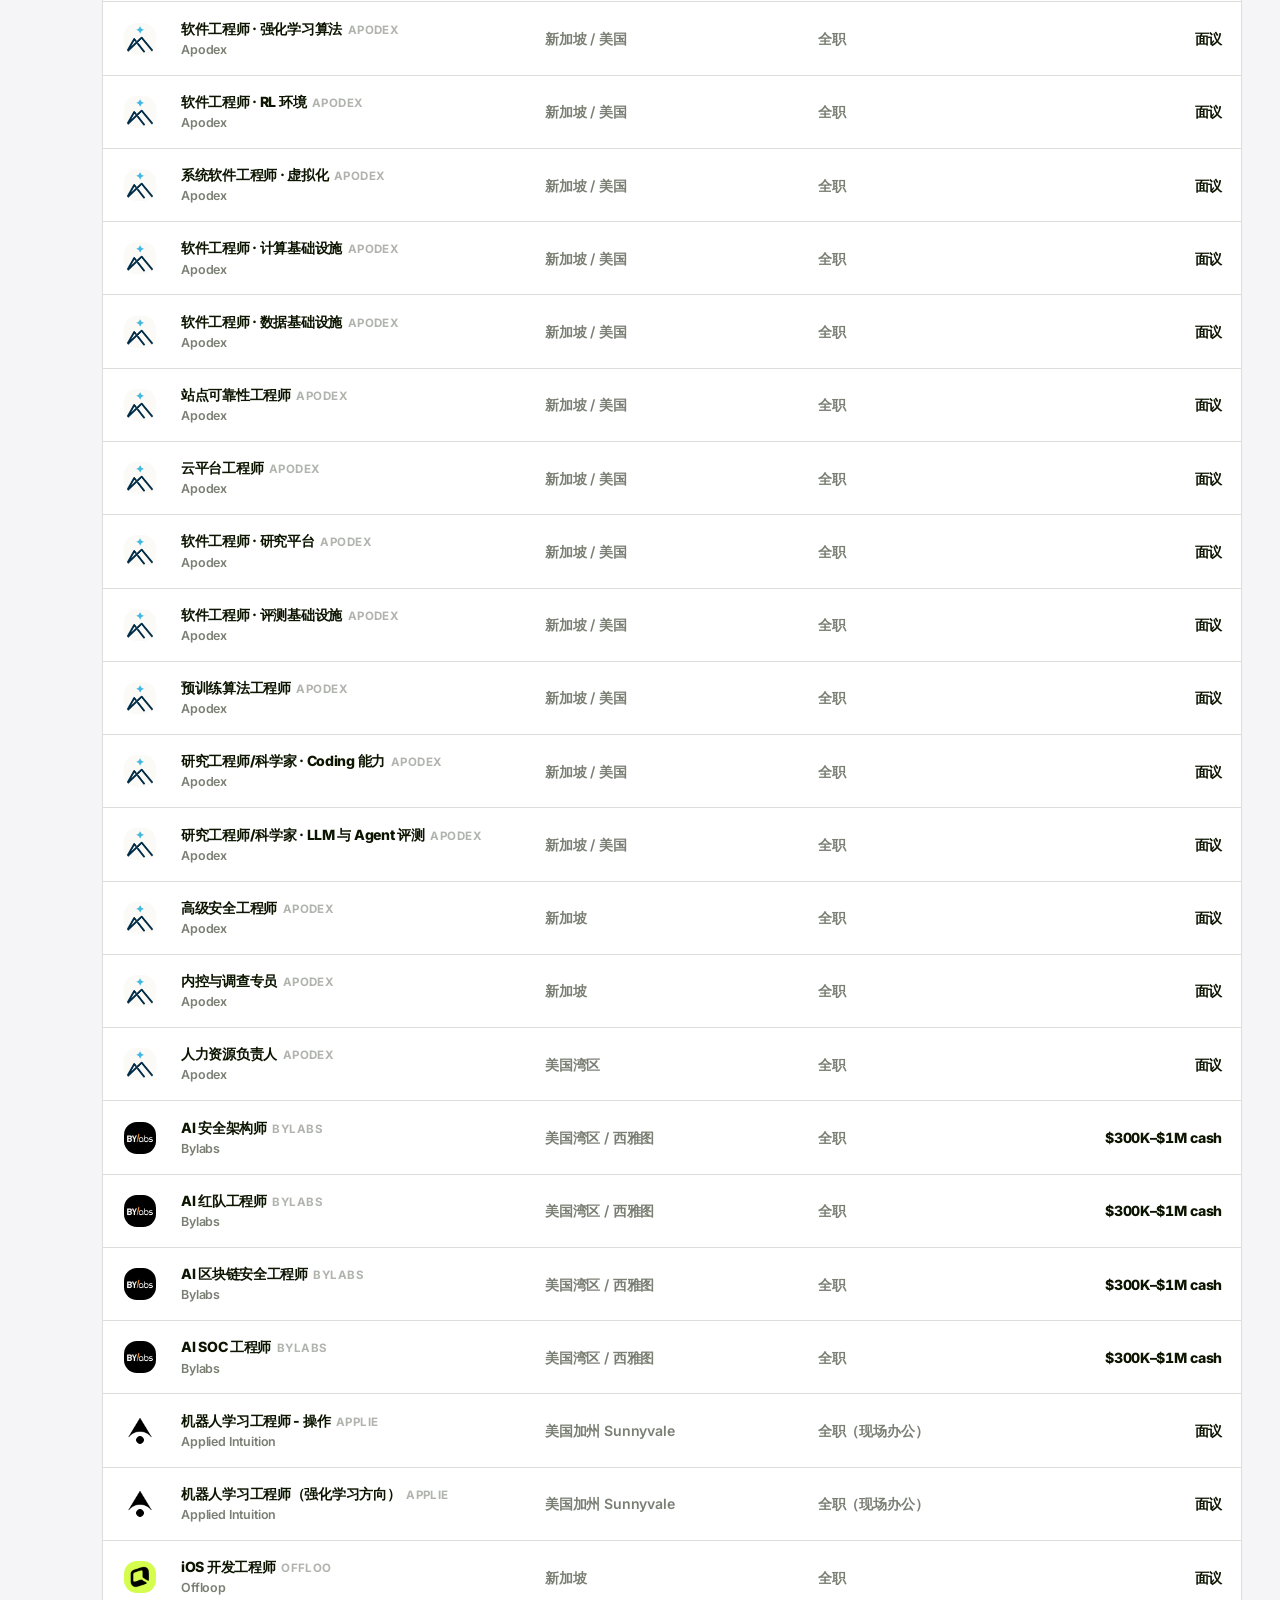
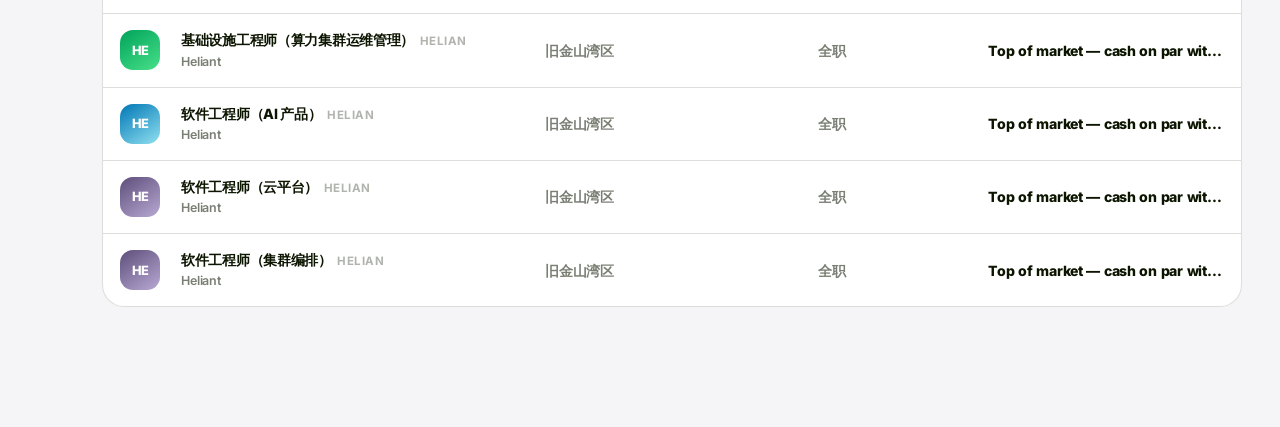
==== commit 28a2ede6: "Add Heliant: 4 roles (SF Bay Area)" ====
--- a/roles/index.html
+++ b/roles/index.html
@@ -8,7 +8,7 @@
   <link rel="preconnect" href="https://fonts.googleapis.com" />
   <link rel="preconnect" href="https://fonts.gstatic.com" crossorigin />
   <link href="https://fonts.googleapis.com/css2?family=Inter:wght@500;600;700;800&family=Nunito:wght@700;800&display=swap" rel="stylesheet" />
-  <link rel="stylesheet" href="css/launchpad.css?v=4" />
+  <link rel="stylesheet" href="css/launchpad.css?v=5" />
 </head>
 <body data-page="board">
   <div class="app-shell">
@@ -81,6 +81,6 @@
       </section>
     </main>
   </div>
-  <script src="js/app.js?v=4"></script>
+  <script src="js/app.js?v=5"></script>
 </body>
 </html>
--- a/roles/css/launchpad.css
+++ b/roles/css/launchpad.css
@@ -619,6 +619,7 @@
   font-size: 1.1rem;
   font-weight: 800;
   letter-spacing: -0.03em;
+  overflow-wrap: break-word;
 }
 .tags {
   display: flex;
@@ -655,7 +656,7 @@
 
 .detail-header {
   display: grid;
-  grid-template-columns: minmax(0, 1fr) auto;
+  grid-template-columns: minmax(0, 1fr) minmax(0, 24rem);
   gap: 1.5rem;
   align-items: start;
   margin-bottom: 2rem;
@@ -696,12 +697,15 @@
 }
 .detail-figure {
   text-align: right;
+  min-width: 0;
+  max-width: 100%;
 }
 .detail-figure-main {
   font-size: clamp(1.5rem, 3vw, 2.1rem);
   font-weight: 800;
   letter-spacing: -0.04em;
-  line-height: 1.1;
+  line-height: 1.2;
+  overflow-wrap: break-word;
 }
 .detail-figure-sub {
   margin-top: 0.25rem;
@@ -838,18 +842,23 @@
   .jobs-table col.c-comp { width: 36%; }
   .jobs-table tbody td:last-child { text-align: left; }
   .detail-header { grid-template-columns: 1fr; }
-  .detail-figure { text-align: left; }
+  .detail-figure { text-align: left; max-width: none; }
 }
 
 @media (max-width: 640px) {
   .app-shell { grid-template-columns: 1fr; }
   .rail {
     position: fixed;
-    bottom: 0; left: 0; right: 0;
+    top: auto;
+    bottom: 0;
+    left: 0;
+    right: 0;
     height: auto;
     flex-direction: row;
     justify-content: space-around;
+    align-items: center;
     padding: 0.55rem 0.75rem;
+    padding-bottom: calc(0.55rem + env(safe-area-inset-bottom, 0px));
     border-right: 0;
     border-top: 1px solid var(--line);
     z-index: 50;
@@ -858,4 +867,16 @@
   .rail-spacer { display: none; }
   .main { padding: 1.15rem 1rem 5.5rem; }
   .carousel-wrap::after { width: 40px; }
-}
+  .page-header { margin-bottom: 1.5rem; }
+  .page-header h1 { font-size: clamp(1.75rem, 8vw, 2.4rem); }
+  .toolbar {
+    flex-direction: column;
+    align-items: stretch;
+  }
+  .toolbar-left { width: 100%; }
+  .search-field { max-width: none; }
+  .toolbar-right {
+    width: 100%;
+    justify-content: flex-start;
+  }
+}
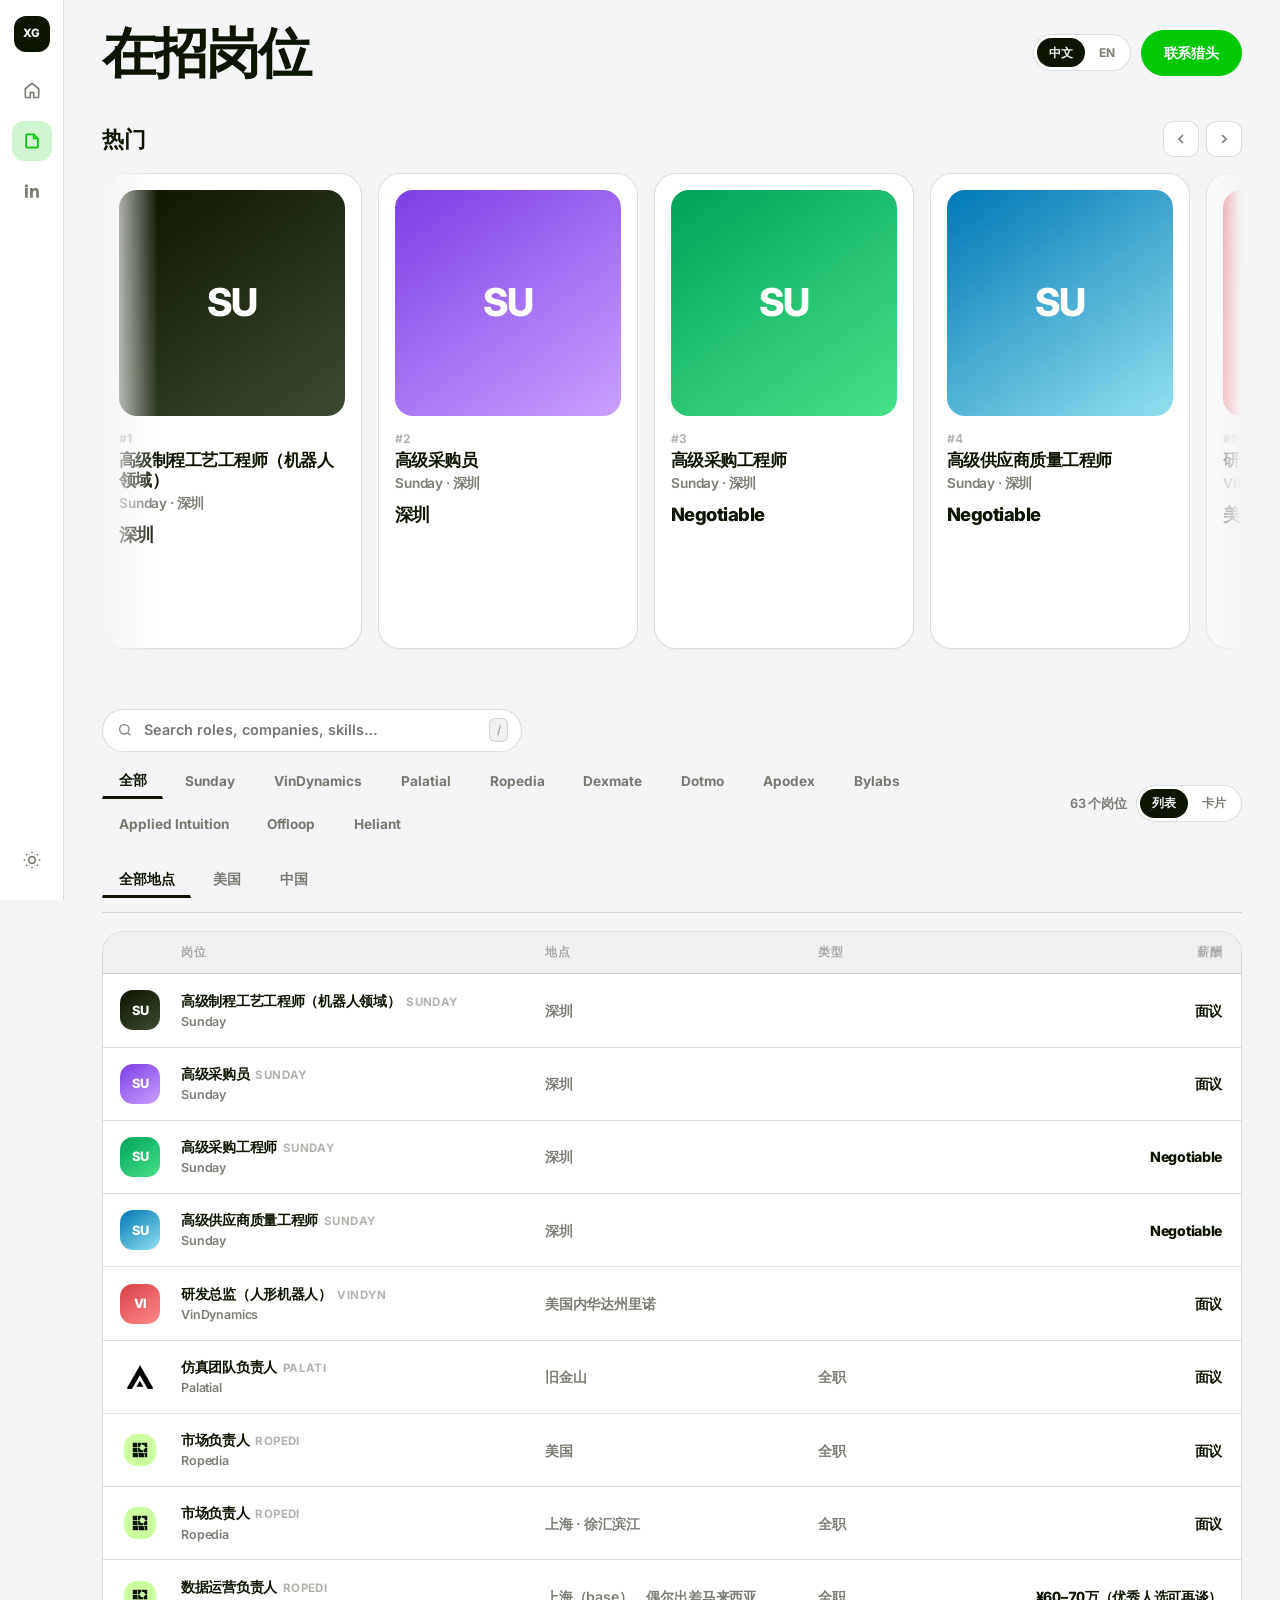
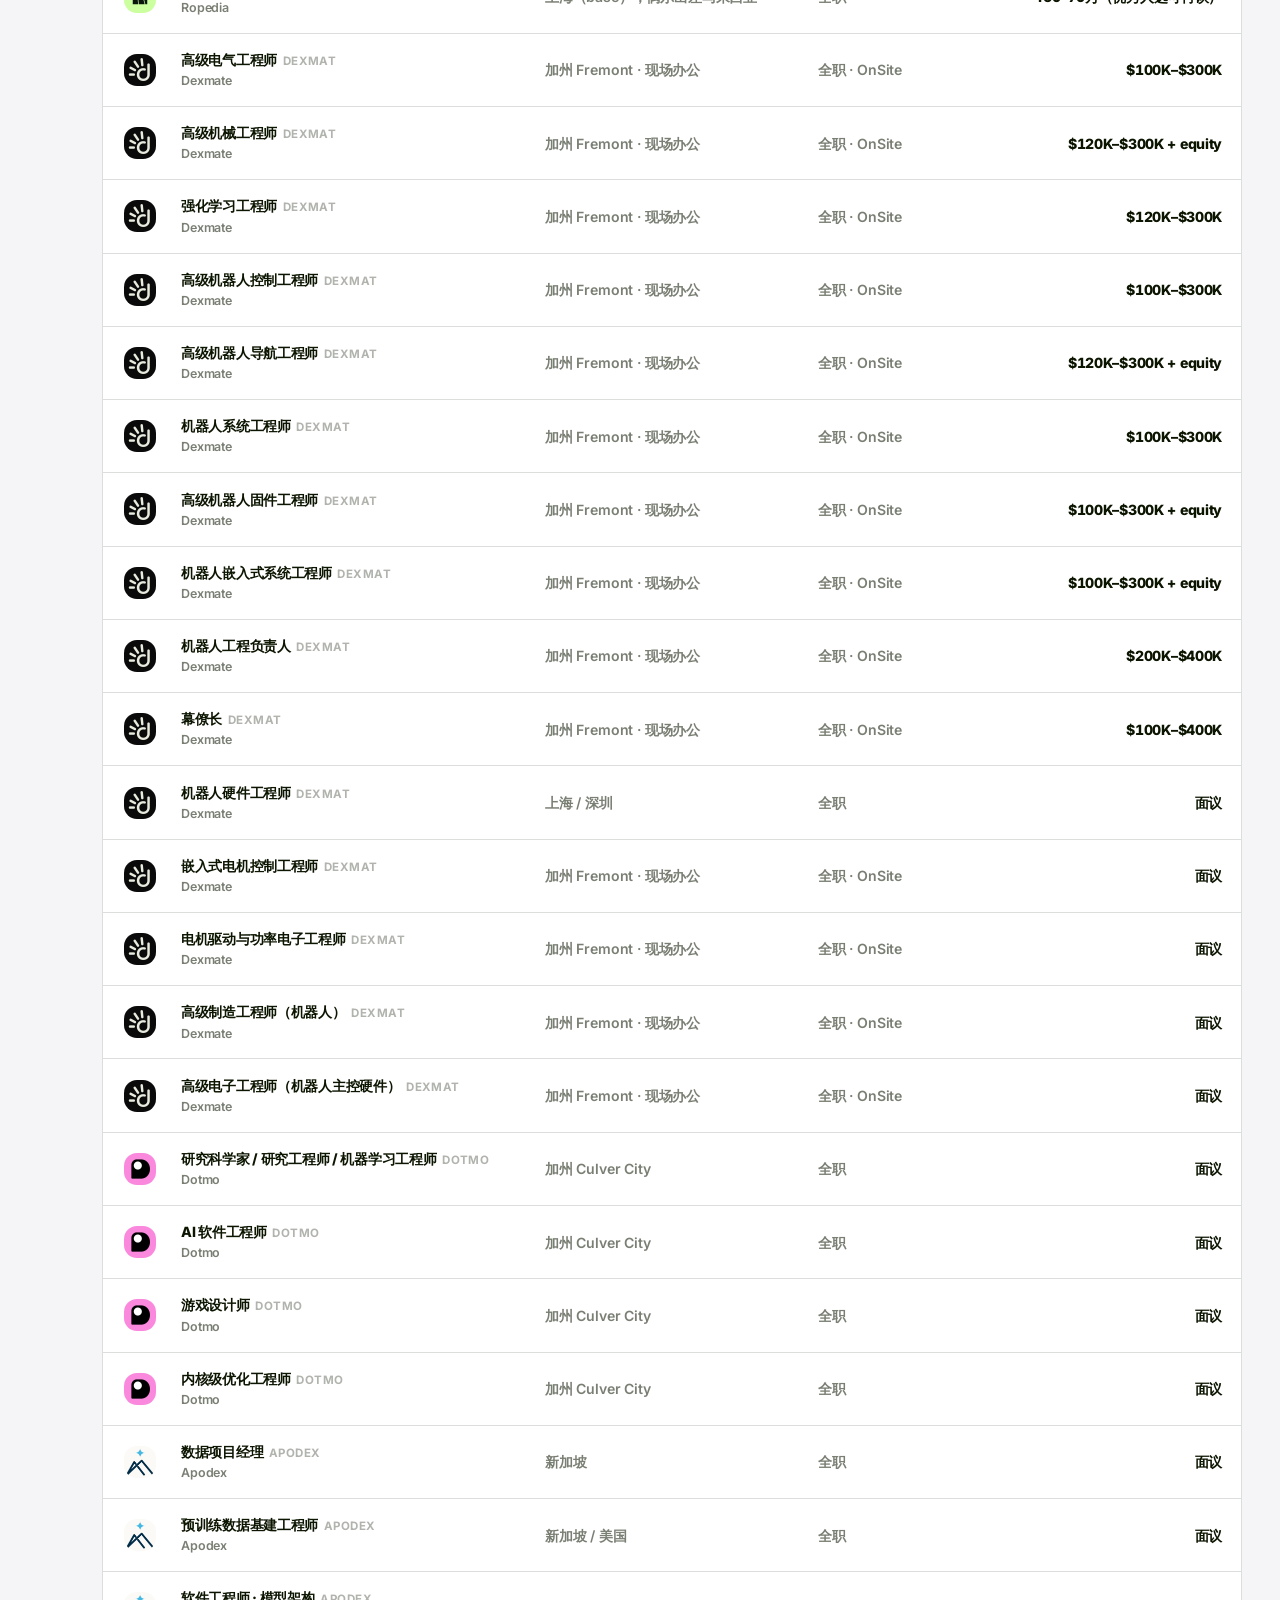
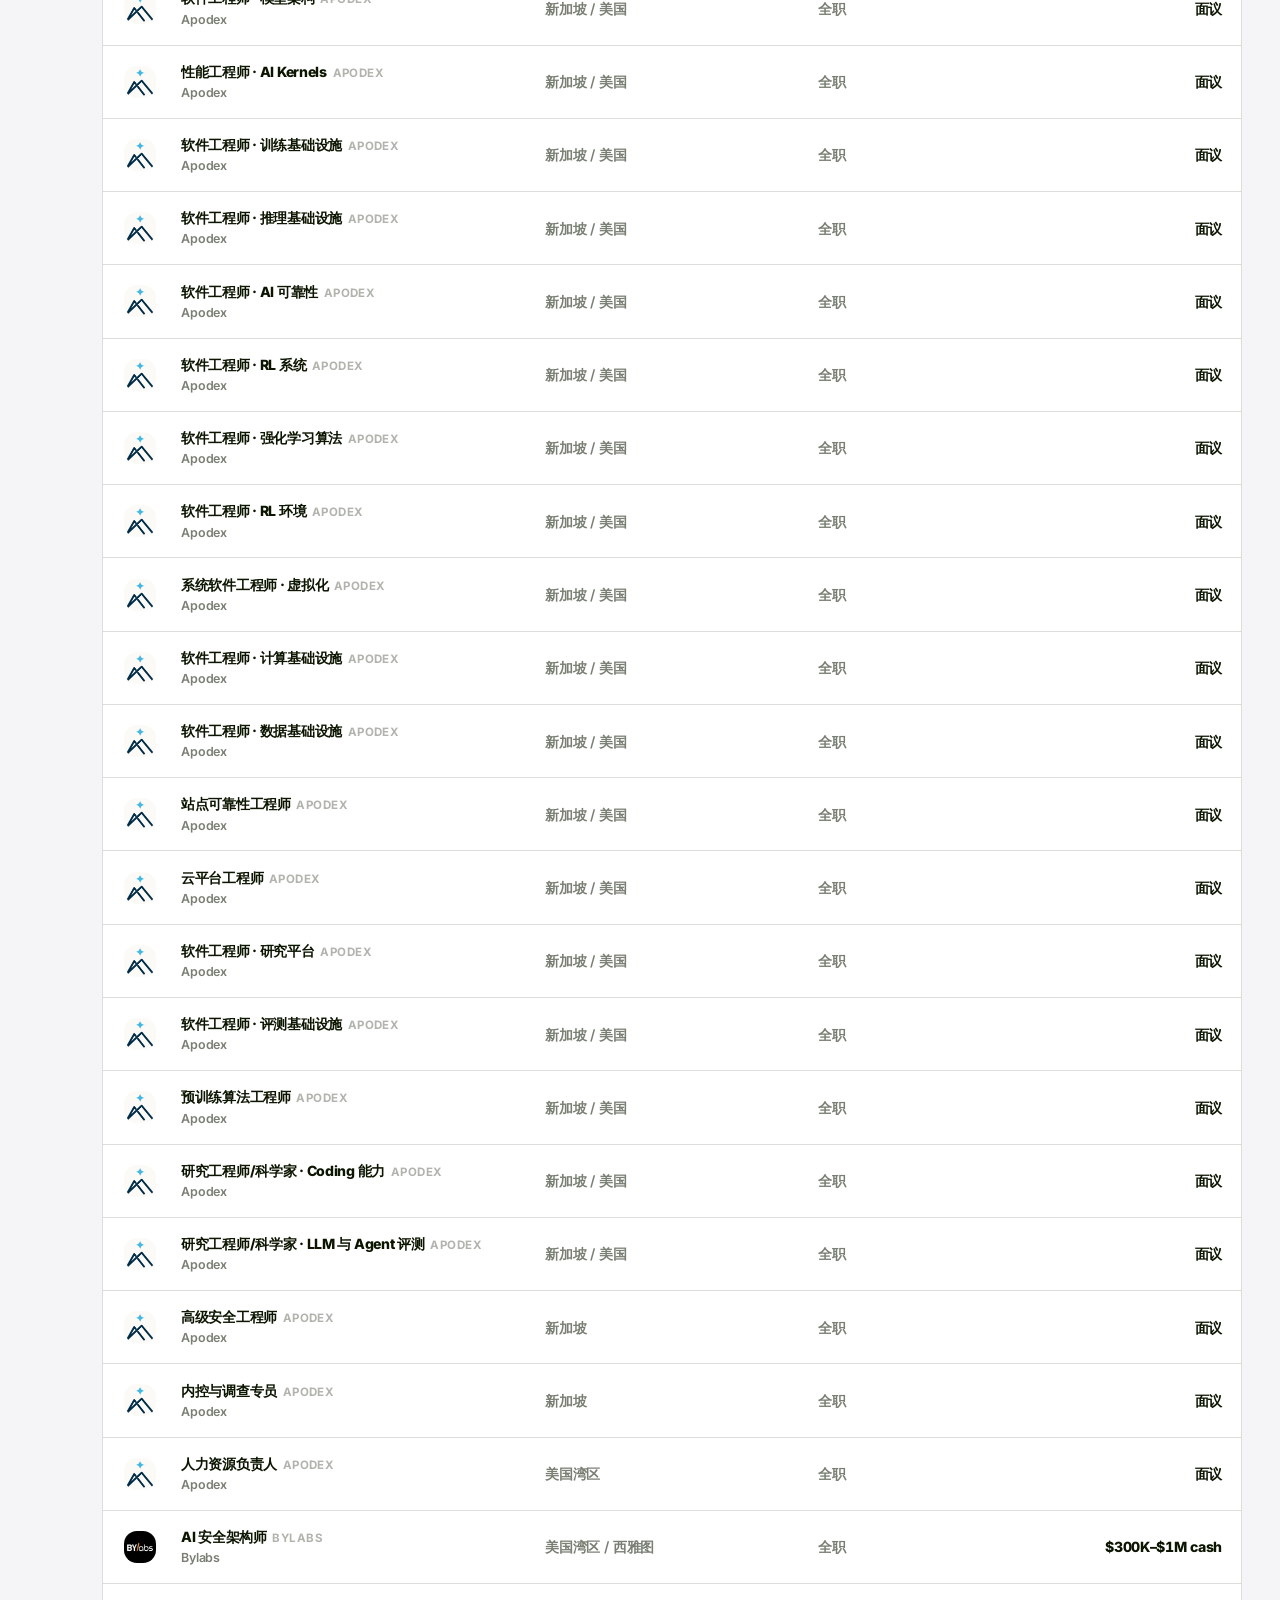
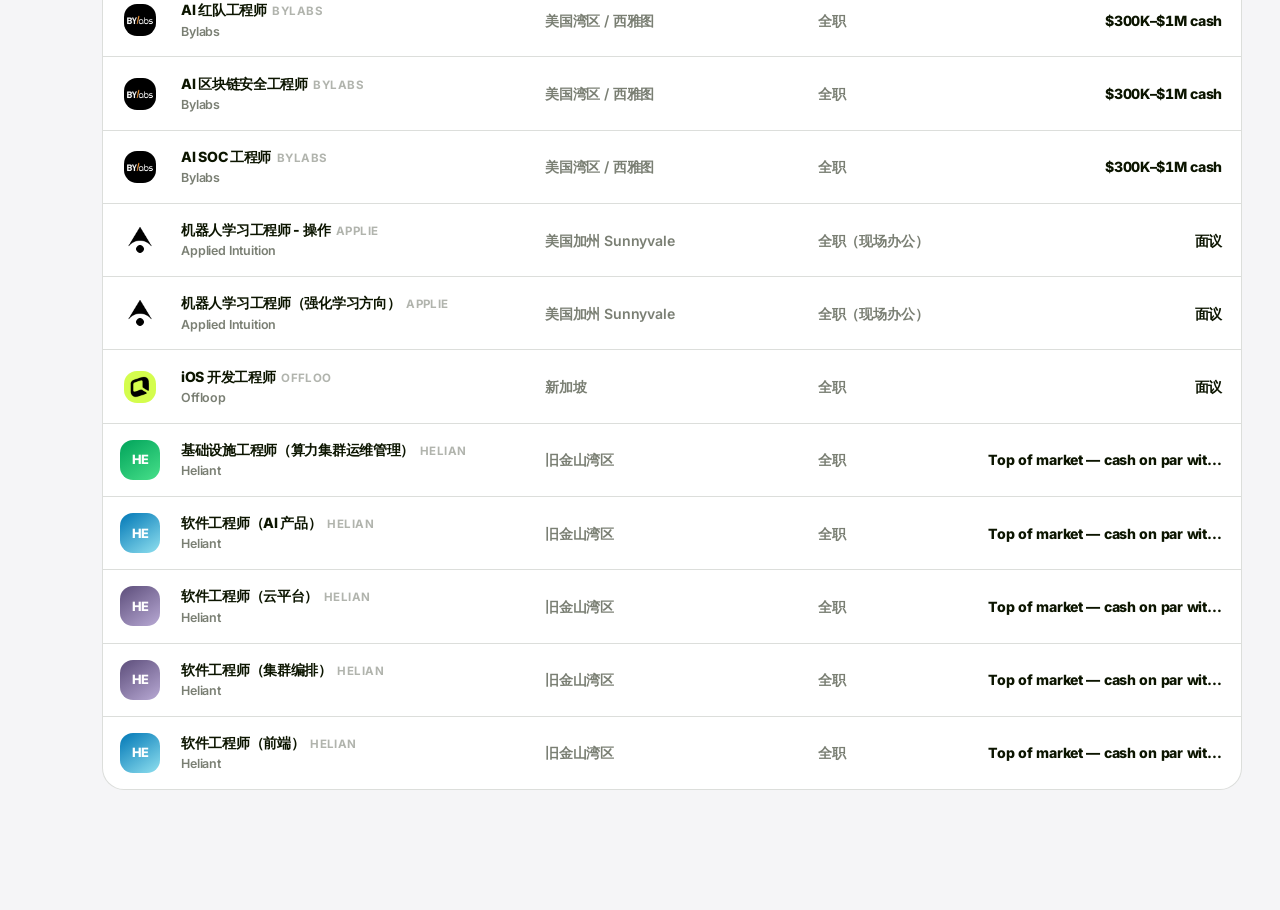
==== commit bc607c8c: "Add Sunday: 4 roles (Shenzhen)" ====
--- a/roles/index.html
+++ b/roles/index.html
@@ -8,7 +8,7 @@
   <link rel="preconnect" href="https://fonts.googleapis.com" />
   <link rel="preconnect" href="https://fonts.gstatic.com" crossorigin />
   <link href="https://fonts.googleapis.com/css2?family=Inter:wght@500;600;700;800&family=Nunito:wght@700;800&display=swap" rel="stylesheet" />
-  <link rel="stylesheet" href="css/launchpad.css?v=5" />
+  <link rel="stylesheet" href="css/launchpad.css?v=6" />
 </head>
 <body data-page="board">
   <div class="app-shell">
@@ -81,6 +81,6 @@
       </section>
     </main>
   </div>
-  <script src="js/app.js?v=5"></script>
+  <script src="js/app.js?v=6"></script>
 </body>
 </html>
